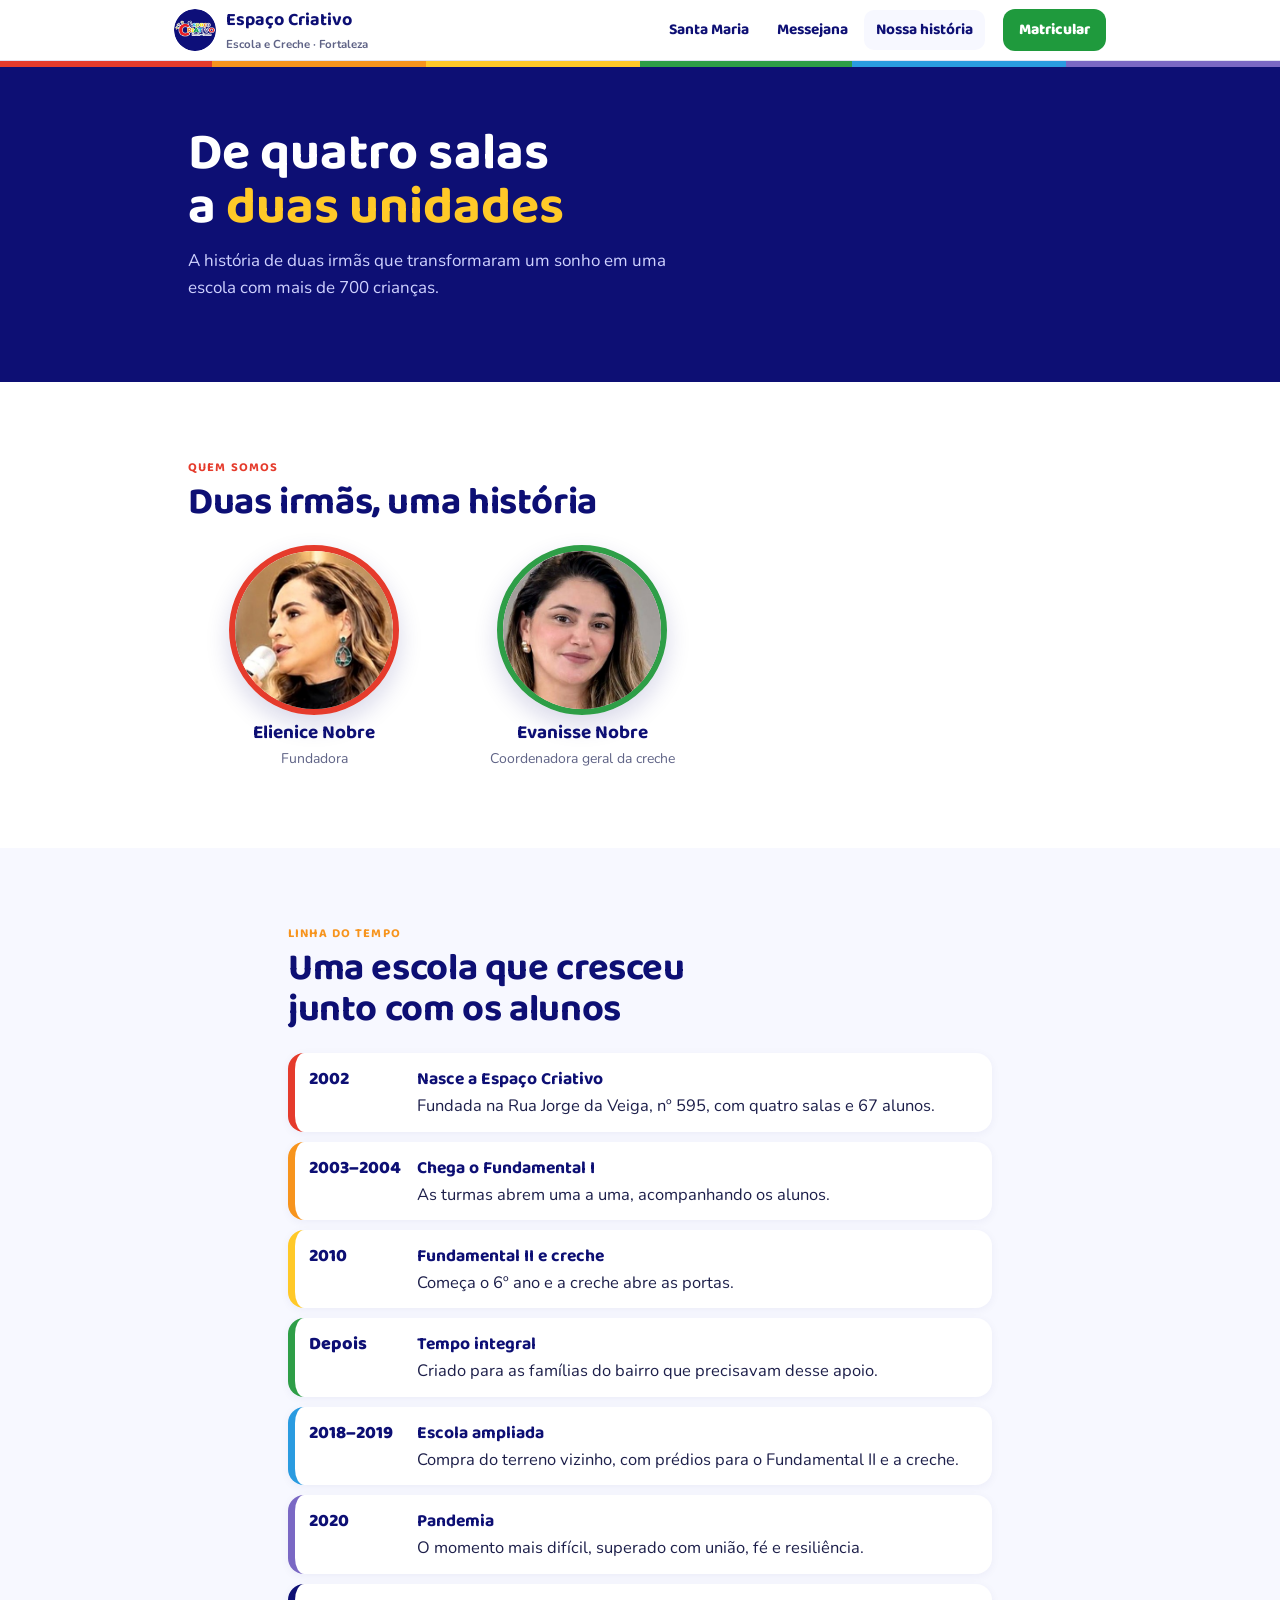
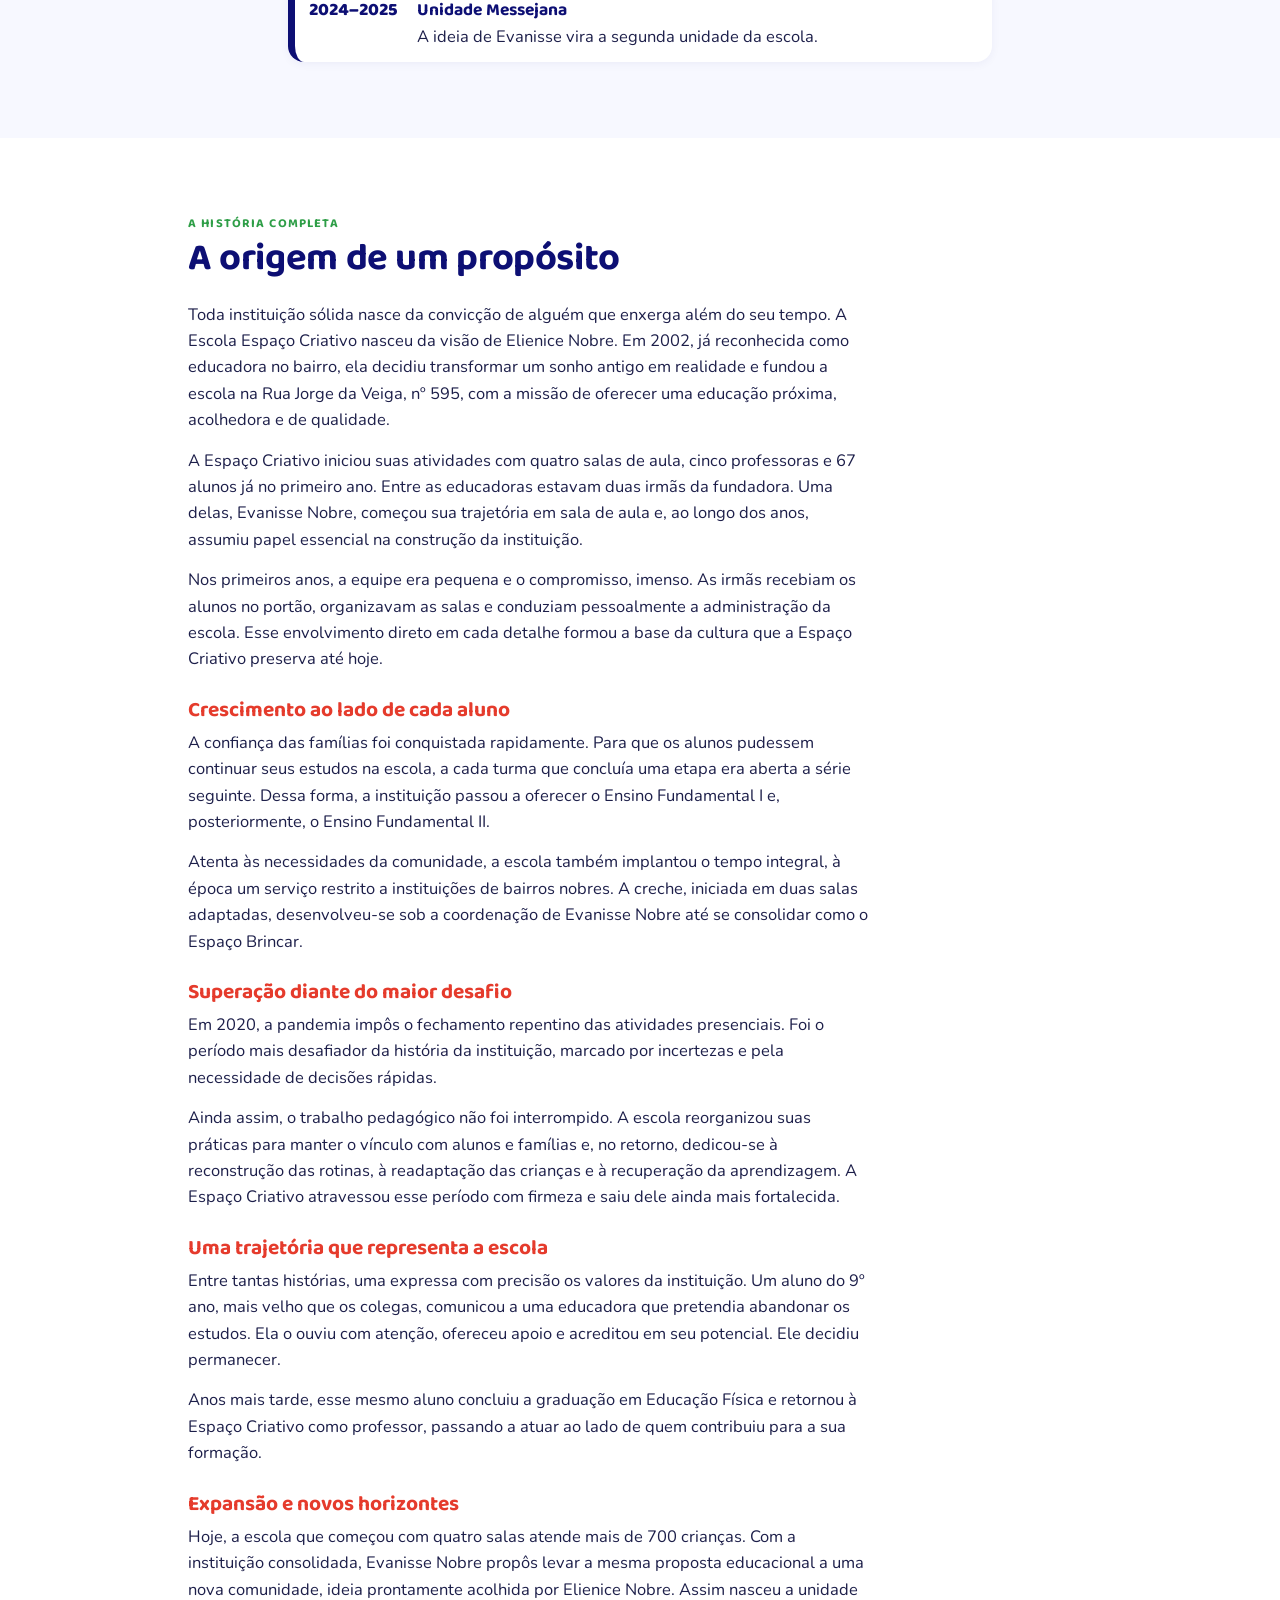
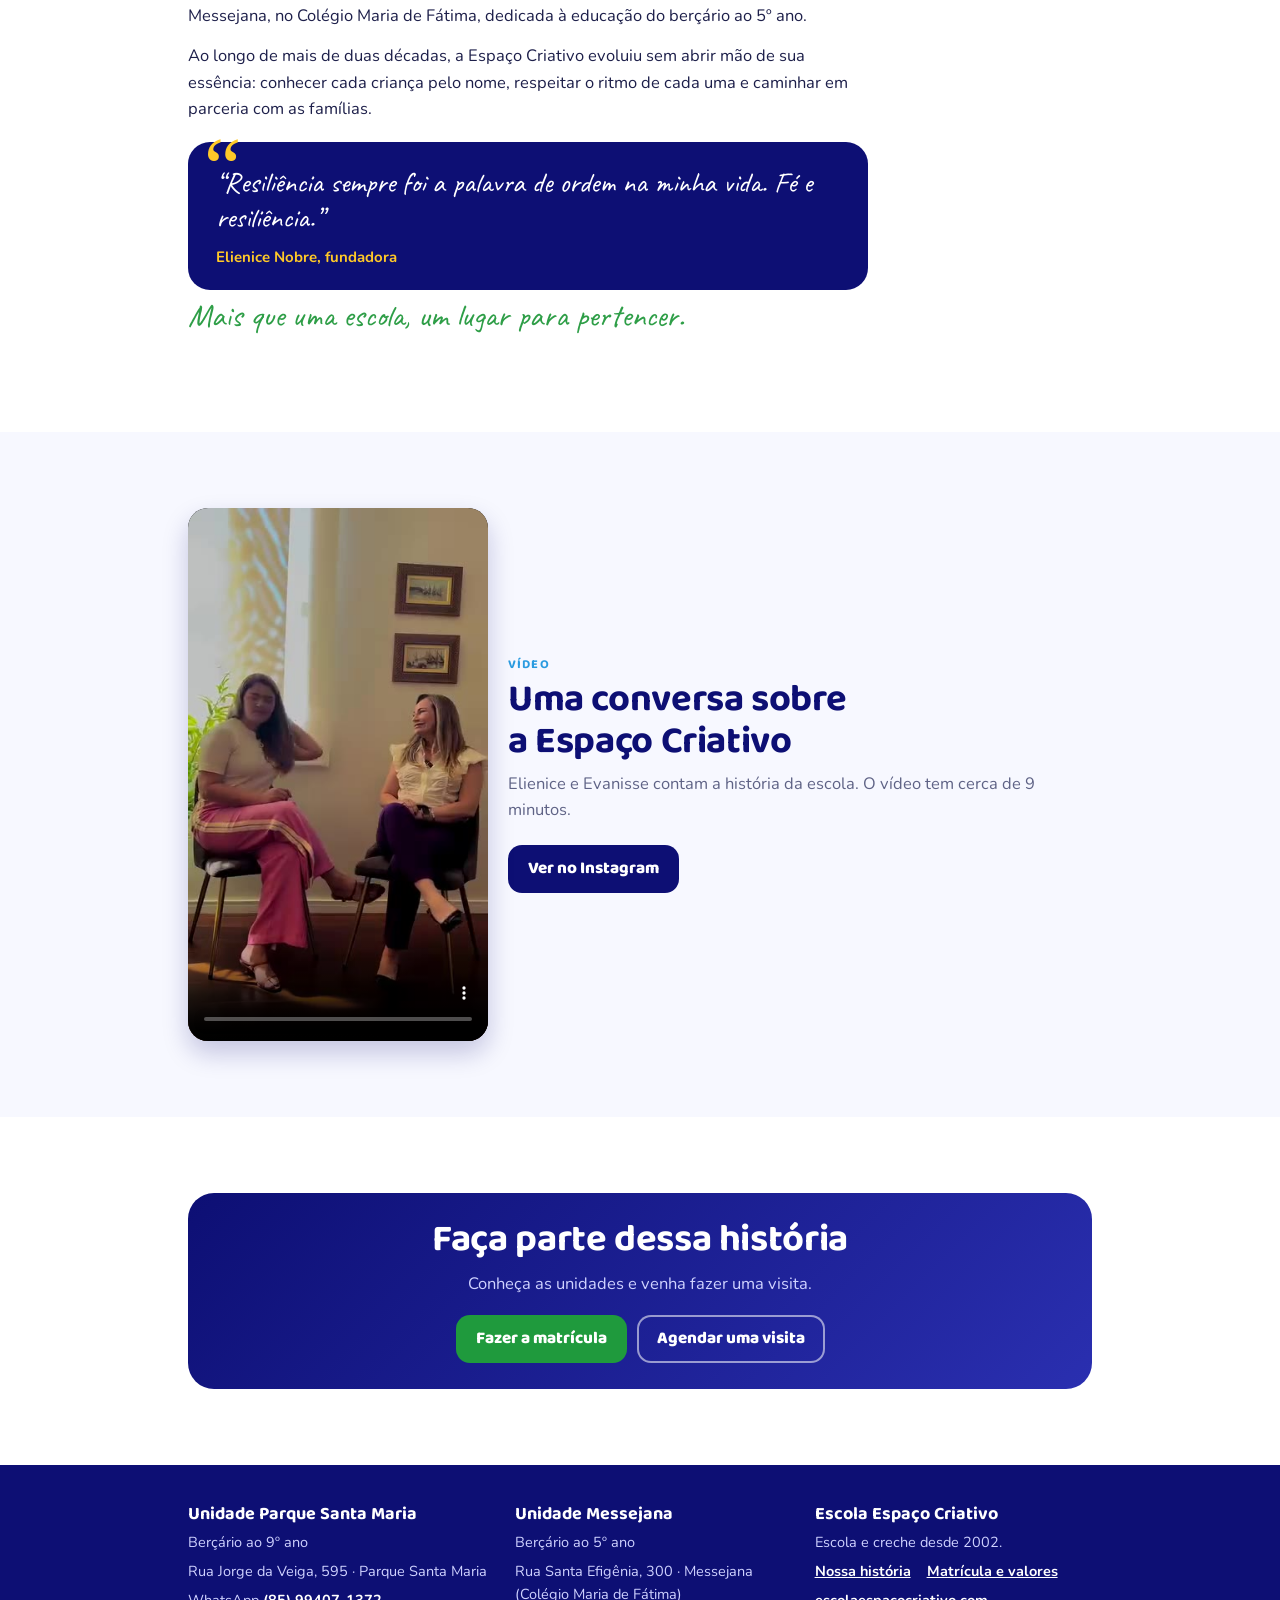
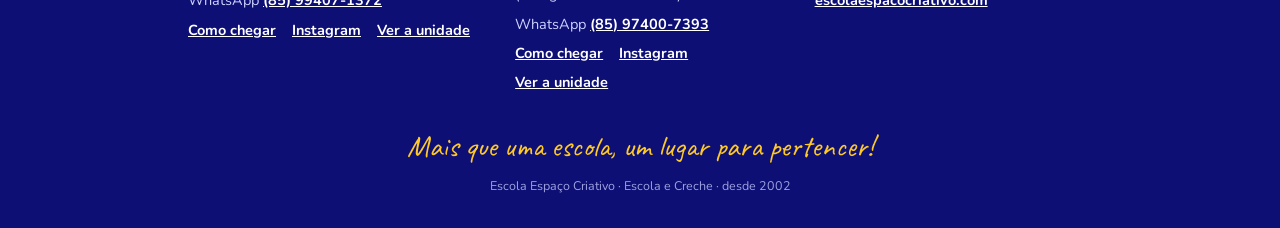
==== historia/index.html @ 05af62df "Reorganiza o site: início com as unidades, páginas de unidade, história e matrícula Co-Authored-By: " ====
<!DOCTYPE html>
<html lang="pt-BR">
<head>
<meta charset="utf-8">
<meta name="viewport" content="width=device-width, initial-scale=1, viewport-fit=cover">
<title>Nossa história · Escola Espaço Criativo</title>
<meta name="description" content="Como a Escola Espaço Criativo nasceu em 2002 com quatro salas e chegou a duas unidades e mais de 700 crianças em Fortaleza.">
<meta name="theme-color" content="#0d0f74">
<meta property="og:type" content="website">
<meta property="og:title" content="Nossa história · Escola Espaço Criativo">
<meta property="og:description" content="Como a Escola Espaço Criativo nasceu em 2002 com quatro salas e chegou a duas unidades e mais de 700 crianças em Fortaleza.">
<meta property="og:image" content="https://8rytdz8k66-cyber.github.io/catalogo-escolaespacocriativo/img/logo.png">
<meta property="og:url" content="https://8rytdz8k66-cyber.github.io/catalogo-escolaespacocriativo/historia/">
<link rel="icon" href="../img/logo.png">
<link rel="preconnect" href="https://fonts.googleapis.com">
<link rel="preconnect" href="https://fonts.gstatic.com" crossorigin>
<link href="https://fonts.googleapis.com/css2?family=Baloo+2:wght@600;700;800&family=Nunito:wght@400;600;700;800&family=Caveat:wght@700&display=swap" rel="stylesheet">
<link rel="stylesheet" href="../assets/site.css">
</head>
<body data-base="../" data-pagina="historia">
<main id="conteudo">
<section class="hero" aria-labelledby="titulo">
  <div class="wrap">
    <div>
      <h1 id="titulo">De quatro salas a <span>duas unidades</span></h1>
      <p class="lead">A história de duas irmãs que transformaram um sonho em uma escola com mais de 700 crianças.</p>
    </div>
  </div>
</section>

<section class="claro" aria-labelledby="t-quem">
  <div class="wrap">
    <div class="cab"><small style="--c:var(--vermelho)">Quem somos</small><h2 id="t-quem">Duas irmãs, uma história</h2></div>
    <div class="fundadoras">
      <figure style="--c:var(--vermelho)"><img src="../img/elienice-rosto.jpg" alt="Elienice Nobre" width="170" height="170"><figcaption><b>Elienice Nobre</b><span>Fundadora</span></figcaption></figure>
      <figure style="--c:var(--verde)"><img src="../img/evanisse-rosto.jpg" alt="Evanisse Nobre" width="170" height="170"><figcaption><b>Evanisse Nobre</b><span>Coordenadora geral da creche</span></figcaption></figure>
    </div>
  </div>
</section>

<section aria-labelledby="t-tempo">
  <div class="wrap" style="max-width:760px">
    <div class="cab"><small style="--c:var(--laranja)">Linha do tempo</small><h2 id="t-tempo">Uma escola que cresceu junto com os alunos</h2></div>
    <ol class="tempo">
      <li style="--c:var(--vermelho)"><span class="q">2002</span><div><b>Nasce a Espaço Criativo</b>Fundada na Rua Jorge da Veiga, nº 595, com quatro salas e 67 alunos.</div></li>
      <li style="--c:var(--laranja)"><span class="q">2003–2004</span><div><b>Chega o Fundamental I</b>As turmas abrem uma a uma, acompanhando os alunos.</div></li>
      <li style="--c:var(--amarelo)"><span class="q">2010</span><div><b>Fundamental II e creche</b>Começa o 6º ano e a creche abre as portas.</div></li>
      <li style="--c:var(--verde)"><span class="q">Depois</span><div><b>Tempo integral</b>Criado para as famílias do bairro que precisavam desse apoio.</div></li>
      <li style="--c:var(--azul)"><span class="q">2018–2019</span><div><b>Escola ampliada</b>Compra do terreno vizinho, com prédios para o Fundamental II e a creche.</div></li>
      <li style="--c:var(--lilas)"><span class="q">2020</span><div><b>Pandemia</b>O momento mais difícil, superado com união, fé e resiliência.</div></li>
      <li style="--c:var(--marinho)"><span class="q">2024–2025</span><div><b>Unidade Messejana</b>A ideia de Evanisse vira a segunda unidade da escola.</div></li>
    </ol>
  </div>
</section>

<section class="claro" aria-labelledby="t-texto">
  <div class="wrap">
    <div class="cab"><small style="--c:var(--verde)">A história completa</small><h2 id="t-texto">A origem de um propósito</h2></div>
    <article class="texto">
<p>Toda instituição sólida nasce da convicção de alguém que enxerga além do seu tempo. A Escola Espaço Criativo nasceu da visão de Elienice Nobre. Em 2002, já reconhecida como educadora no bairro, ela decidiu transformar um sonho antigo em realidade e fundou a escola na Rua Jorge da Veiga, nº 595, com a missão de oferecer uma educação próxima, acolhedora e de qualidade.</p>
<p>A Espaço Criativo iniciou suas atividades com quatro salas de aula, cinco professoras e 67 alunos já no primeiro ano. Entre as educadoras estavam duas irmãs da fundadora. Uma delas, Evanisse Nobre, começou sua trajetória em sala de aula e, ao longo dos anos, assumiu papel essencial na construção da instituição.</p>
<p>Nos primeiros anos, a equipe era pequena e o compromisso, imenso. As irmãs recebiam os alunos no portão, organizavam as salas e conduziam pessoalmente a administração da escola. Esse envolvimento direto em cada detalhe formou a base da cultura que a Espaço Criativo preserva até hoje.</p>
<h3>Crescimento ao lado de cada aluno</h3>
<p>A confiança das famílias foi conquistada rapidamente. Para que os alunos pudessem continuar seus estudos na escola, a cada turma que concluía uma etapa era aberta a série seguinte. Dessa forma, a instituição passou a oferecer o Ensino Fundamental I e, posteriormente, o Ensino Fundamental II.</p>
<p>Atenta às necessidades da comunidade, a escola também implantou o tempo integral, à época um serviço restrito a instituições de bairros nobres. A creche, iniciada em duas salas adaptadas, desenvolveu-se sob a coordenação de Evanisse Nobre até se consolidar como o Espaço Brincar.</p>
<h3>Superação diante do maior desafio</h3>
<p>Em 2020, a pandemia impôs o fechamento repentino das atividades presenciais. Foi o período mais desafiador da história da instituição, marcado por incertezas e pela necessidade de decisões rápidas.</p>
<p>Ainda assim, o trabalho pedagógico não foi interrompido. A escola reorganizou suas práticas para manter o vínculo com alunos e famílias e, no retorno, dedicou-se à reconstrução das rotinas, à readaptação das crianças e à recuperação da aprendizagem. A Espaço Criativo atravessou esse período com firmeza e saiu dele ainda mais fortalecida.</p>
<h3>Uma trajetória que representa a escola</h3>
<p>Entre tantas histórias, uma expressa com precisão os valores da instituição. Um aluno do 9º ano, mais velho que os colegas, comunicou a uma educadora que pretendia abandonar os estudos. Ela o ouviu com atenção, ofereceu apoio e acreditou em seu potencial. Ele decidiu permanecer.</p>
<p>Anos mais tarde, esse mesmo aluno concluiu a graduação em Educação Física e retornou à Espaço Criativo como professor, passando a atuar ao lado de quem contribuiu para a sua formação.</p>
<h3>Expansão e novos horizontes</h3>
<p>Hoje, a escola que começou com quatro salas atende mais de 700 crianças. Com a instituição consolidada, Evanisse Nobre propôs levar a mesma proposta educacional a uma nova comunidade, ideia prontamente acolhida por Elienice Nobre. Assim nasceu a unidade Messejana, no Colégio Maria de Fátima, dedicada à educação do berçário ao 5º ano.</p>
<p>Ao longo de mais de duas décadas, a Espaço Criativo evoluiu sem abrir mão de sua essência: conhecer cada criança pelo nome, respeitar o ritmo de cada uma e caminhar em parceria com as famílias.</p>
<blockquote class="citacao"><p>“Resiliência sempre foi a palavra de ordem na minha vida. Fé e resiliência.”</p><cite>Elienice Nobre, fundadora</cite></blockquote>
<p class="fim">Mais que uma escola, um lugar para pertencer.</p>

    </article>
  </div>
</section>

<section aria-labelledby="t-video">
  <div class="wrap video-un">
    <div class="vid"><video controls playsinline preload="none" poster="../img/video-capa.jpg" aria-label="Vídeo: uma conversa sobre a Espaço Criativo"><source src="../img/video-escola.mp4" type="video/mp4"></video></div>
    <div>
      <div class="cab"><small style="--c:var(--azul)">Vídeo</small><h2 id="t-video">Uma conversa sobre a Espaço Criativo</h2><p>Elienice e Evanisse contam a história da escola. O vídeo tem cerca de 9 minutos.</p></div>
      <div class="botoes"><a class="btn marinho" href="https://www.instagram.com/reel/DCl7bcJOU_U/" target="_blank" rel="noopener">Ver no Instagram</a></div>
    </div>
  </div>
</section>

<section class="claro"><div class="wrap"><div class="cta">
  <h2>Faça parte dessa história</h2>
  <p>Conheça as unidades e venha fazer uma visita.</p>
  <div class="botoes"><a class="btn zap" href="../matricula/">Fazer a matrícula</a><button type="button" class="btn contorno" data-acao="visita">Agendar uma visita</button></div>
</div></div></section>
</main>
<script src="../assets/site.js"></script>
</body>
</html>
---- assets/site.css ----
/* Escola Espaço Criativo · estilo compartilhado por todas as páginas */
:root{
  --marinho:#0d0f74;--marinho-2:#1b1f8f;
  --vermelho:#e53b2c;--laranja:#f7941d;--amarelo:#ffc928;--verde:#2e9e47;--azul:#2a9be0;--lilas:#7a68c4;
  --zap:#1f9a3d;
  --papel:#f7f8ff;--branco:#fff;--tinta:#1d1f4a;--cinza:#5f6386;--linha:#e1e3f2;
  --acc:var(--verde); /* cor da unidade: verde no Santa Maria, azul em Messejana */
  --display:"Baloo 2","Trebuchet MS",system-ui,sans-serif;
  --body:"Nunito","Segoe UI",system-ui,sans-serif;
  --script:"Caveat","Brush Script MT",cursive;
  --topo:60px;--barra:64px;
  color-scheme:light;
}
body.me{--acc:#2f8fd0}
*{box-sizing:border-box}
html{scroll-behavior:smooth;scroll-padding-top:calc(var(--topo) + 10px);-webkit-text-size-adjust:100%}
html.travado{overflow:hidden}
@media (prefers-reduced-motion:reduce){html{scroll-behavior:auto}*{transition:none!important;animation:none!important}}
body{margin:0;background:var(--papel);color:var(--tinta);font-family:var(--body);font-size:16.5px;line-height:1.6;-webkit-font-smoothing:antialiased;padding-bottom:var(--barra)}
@media (min-width:900px){body{padding-bottom:0}}
::selection{background:var(--amarelo);color:var(--marinho)}
a{color:inherit}
img{max-width:100%;display:block}
:focus-visible{outline:3px solid var(--laranja);outline-offset:3px;border-radius:10px}
.wrap{max-width:960px;margin:0 auto;padding:0 18px}
@media (min-width:768px){.wrap{padding:0 28px}}
h1,h2,h3{font-family:var(--display);line-height:1.1;text-wrap:balance;margin:0;color:var(--marinho)}
h2{font-size:clamp(26px,5.6vw,38px);letter-spacing:-.01em}
h3{font-size:20px}
p{margin:0 0 14px}
.nota{color:var(--cinza);font-size:14.5px;line-height:1.5}
.arco{height:6px;background:linear-gradient(90deg,var(--vermelho) 0 16.6%,var(--laranja) 0 33.3%,var(--amarelo) 0 50%,var(--verde) 0 66.6%,var(--azul) 0 83.3%,var(--lilas) 0)}
.sr{position:absolute;width:1px;height:1px;overflow:hidden;clip:rect(0 0 0 0)}

/* Botões */
.btn{display:inline-flex;align-items:center;justify-content:center;gap:8px;text-decoration:none;font-family:var(--display);font-weight:800;font-size:17px;line-height:1.1;padding:12px 20px;min-height:48px;border-radius:14px;border:0;cursor:pointer;transition:transform .15s,filter .15s}
.btn:hover{filter:brightness(1.07);transform:translateY(-1px)}
.btn:active{transform:translateY(1px)}
.btn svg{width:20px;height:20px;flex:none}
.btn.zap{background:var(--zap);color:#fff}
.btn.amarelo{background:var(--amarelo);color:var(--marinho)}
.btn.branco{background:#fff;color:var(--marinho)}
.btn.marinho{background:var(--marinho);color:#fff}
.btn.contorno{background:transparent;color:#fff;box-shadow:inset 0 0 0 2px rgba(255,255,255,.55)}
.btn.contorno-escuro{background:#fff;color:var(--marinho);box-shadow:inset 0 0 0 2px var(--linha)}
.btn.cheio{width:100%}
.botoes{display:flex;flex-wrap:wrap;gap:10px}

/* Topo fixo */
.topo{position:sticky;top:0;z-index:40;background:rgba(255,255,255,.94);backdrop-filter:saturate(1.4) blur(10px);-webkit-backdrop-filter:saturate(1.4) blur(10px);border-bottom:1px solid var(--linha)}
.topo-in{max-width:960px;margin:0 auto;height:var(--topo);padding:0 14px;display:flex;align-items:center;gap:10px}
.marca{display:flex;align-items:center;gap:10px;text-decoration:none;min-width:0;overflow:hidden}
.marca > span{min-width:0;overflow:hidden}
.marca small{overflow:hidden;text-overflow:ellipsis}
.marca img{width:42px;height:42px;border-radius:50%;flex:none}
.marca b{font-family:var(--display);font-size:18px;color:var(--marinho);line-height:1;white-space:nowrap}
.marca small{display:block;font-family:var(--body);font-weight:700;font-size:11.5px;color:var(--cinza);margin-top:2px;white-space:nowrap}
.topo-links{display:none;gap:4px;margin-left:auto}
.topo-links a{text-decoration:none;font-family:var(--display);font-weight:700;font-size:15.5px;color:var(--marinho);padding:8px 12px;border-radius:10px}
.topo-links a:hover,.topo-links a[aria-current]{background:var(--papel)}
.topo .btn{margin-left:auto;font-size:15.5px;padding:9px 16px;min-height:42px;border-radius:12px}
.topo-links + .btn{margin-left:8px}
.hamb{flex:none;width:44px;height:44px;border:0;border-radius:12px;background:var(--papel);display:grid;place-items:center;cursor:pointer;color:var(--marinho)}
.hamb svg{width:24px;height:24px}
@media (min-width:900px){.topo-links{display:flex}.hamb{display:none}.topo-links + .btn{margin-left:8px}}

/* Gaveta do menu */
.gaveta{border:0;padding:0;margin:0 0 0 auto;height:100%;max-height:100%;width:min(340px,86vw);background:#fff;color:var(--tinta)}
.gaveta[open]{display:flex;flex-direction:column;animation:entra .2s ease-out}
.gaveta::backdrop{background:rgba(13,15,116,.45)}
@keyframes entra{from{transform:translateX(30px);opacity:0}to{transform:none;opacity:1}}
.gaveta-cab{display:flex;align-items:center;justify-content:space-between;padding:14px 16px;border-bottom:1px solid var(--linha)}
.gaveta-cab b{font-family:var(--display);font-size:20px;color:var(--marinho)}
.gaveta nav{padding:8px 10px;display:grid;gap:2px}
.gaveta nav a{display:flex;align-items:center;gap:12px;text-decoration:none;padding:12px;border-radius:12px;font-family:var(--display);font-weight:700;font-size:18px;color:var(--marinho)}
.gaveta nav a:hover,.gaveta nav a[aria-current]{background:var(--papel)}
.gaveta nav a img{width:34px;height:34px;border-radius:50%}
.gaveta nav a small{display:block;font-family:var(--body);font-size:12.5px;color:var(--cinza);font-weight:700}
.gaveta nav .ico{width:34px;height:34px;border-radius:50%;display:grid;place-items:center;background:var(--papel);font-size:17px}
.gaveta .rodape-gav{margin-top:auto;padding:16px}
.x{width:42px;height:42px;border:0;border-radius:50%;background:var(--papel);color:var(--marinho);font-size:26px;line-height:1;cursor:pointer}

/* Barra de ações no celular */
.barra{position:fixed;left:0;right:0;bottom:0;z-index:40;height:var(--barra);background:#fff;border-top:1px solid var(--linha);box-shadow:0 -6px 18px rgba(13,15,116,.08);display:grid;grid-template-columns:repeat(3,1fr);padding-bottom:env(safe-area-inset-bottom)}
.barra button,.barra a{border:0;background:none;font:inherit;cursor:pointer;display:flex;flex-direction:column;align-items:center;justify-content:center;gap:2px;text-decoration:none;font-family:var(--display);font-weight:700;font-size:13px;color:var(--marinho)}
.barra .i{font-size:21px;line-height:1}
.barra .zap-b{color:var(--zap)}
@media (min-width:900px){.barra{display:none}}

/* Seções */
section{padding:52px 0}
@media (min-width:768px){section{padding:76px 0}}
.claro{background:var(--branco)}
.escuro{background:var(--marinho);color:#fff}
.escuro h2,.escuro h3{color:#fff}
.cab{margin-bottom:22px}
.cab small{display:block;font-family:var(--display);font-weight:700;color:var(--c,var(--acc));text-transform:uppercase;letter-spacing:.09em;font-size:12.5px;margin-bottom:4px}
.cab p{color:var(--cinza);margin:8px 0 0;max-width:40em}
.escuro .cab p{color:#cfd2ff}

/* Banner principal */
.hero{background:var(--marinho);color:#fff;position:relative;overflow:hidden;padding:30px 0 40px}
.hero .wrap{position:relative;z-index:1;display:grid;gap:22px;align-items:center}
@media (min-width:760px){.hero .wrap{grid-template-columns:1.2fr .8fr}.hero{padding:60px 0}}
.hero h1{color:#fff;font-size:clamp(32px,8.4vw,52px);line-height:1.04}
.hero h1 span{color:var(--amarelo)}
.hero p.lead{color:#cfd2ff;font-size:17px;margin:12px 0 20px;max-width:30em}
.hero .botoes .btn{flex:1 1 180px}
.hero-logo{justify-self:center;width:min(250px,62vw);height:auto;aspect-ratio:1;object-fit:cover;border-radius:50%;border:6px solid #fff;box-shadow:0 0 0 6px var(--amarelo),0 16px 34px rgba(0,0,0,.35)}
@media (max-width:759px){.hero-logo{width:110px;order:-1;justify-self:start;border-width:4px;box-shadow:0 0 0 4px var(--amarelo)}}
.bolinhas{position:absolute;inset:0;pointer-events:none}
.bolinhas i{position:absolute;border-radius:50%}
.selos-hero{display:flex;flex-wrap:wrap;gap:8px;margin-top:16px}
.selos-hero span{font-weight:700;font-size:13.5px;padding:5px 12px;border-radius:999px;background:rgba(255,255,255,.1);color:#fff}
body.me .hero{background:linear-gradient(180deg,#163f86,#0d0f74)}

/* Cartões de unidade */
.unidades{display:grid;grid-template-columns:repeat(auto-fit,minmax(270px,1fr));gap:16px}
.uni{display:flex;gap:14px;align-items:center;text-decoration:none;background:#fff;border-radius:22px;padding:16px;border-left:8px solid var(--c);box-shadow:0 6px 18px rgba(13,15,116,.08);transition:transform .18s,box-shadow .18s}
.uni:hover{transform:translateY(-2px);box-shadow:0 12px 26px rgba(13,15,116,.14)}
.uni img{width:76px;height:76px;border-radius:50%;flex:none;box-shadow:0 0 0 3px var(--c)}
.uni b{display:block;font-family:var(--display);font-size:21px;color:var(--marinho);line-height:1.1}
.uni span{display:block;font-size:14.5px;color:var(--cinza);line-height:1.35;margin-top:2px}
.uni .tag{display:inline-block;margin-top:6px;font-family:var(--display);font-weight:700;font-size:13px;color:#fff;background:var(--c);padding:2px 10px;border-radius:999px}
.uni .seta{margin-left:auto;font-size:30px;color:var(--c);flex:none}

/* Carrossel horizontal (celular) */
.trilho-h{display:grid;grid-auto-flow:column;grid-auto-columns:82%;gap:14px;overflow-x:auto;scroll-snap-type:x mandatory;padding:4px 18px 10px;margin:0 -18px;scrollbar-width:none;-webkit-overflow-scrolling:touch}
.trilho-h::-webkit-scrollbar{display:none}
.trilho-h > *{scroll-snap-align:start}
@media (min-width:768px){.trilho-h{grid-auto-flow:row;grid-template-columns:repeat(var(--cols,4),1fr);grid-auto-columns:auto;overflow:visible;margin:0;padding:0}}
.pontos{display:flex;justify-content:center;gap:6px;margin-top:6px}
.pontos i{width:7px;height:7px;border-radius:50%;background:#cfd2ec;transition:width .2s,background .2s}
.pontos i.on{width:20px;border-radius:4px;background:var(--marinho)}
@media (min-width:768px){.pontos{display:none}}

.mini{background:#fff;border-radius:20px;padding:18px;border-top:6px solid var(--c);box-shadow:0 6px 18px rgba(13,15,116,.07)}
.claro .mini{background:var(--papel)}
.mini .ic{font-size:28px;line-height:1;display:block;margin-bottom:8px}
.mini h3{font-size:19px;margin-bottom:6px}
.mini p{font-size:15px;margin:0;color:var(--tinta)}

/* Segmentos */
.seg{background:#fff;border-radius:20px;padding:16px 18px;box-shadow:0 6px 18px rgba(13,15,116,.07);border-top:6px solid var(--c)}
.seg h3{font-size:20px}
.seg .idade{font-weight:800;color:var(--c);font-size:14px;margin:2px 0 8px}
.seg p{font-size:15px;margin:0 0 10px}
.onde{display:flex;flex-wrap:wrap;gap:6px}
.onde span{font-size:12.5px;font-weight:800;padding:3px 10px;border-radius:999px;background:var(--papel);color:var(--marinho)}
.onde span.no{opacity:.4;text-decoration:line-through}

/* Vídeos */
.videos{display:grid;grid-auto-flow:column;grid-auto-columns:72%;gap:14px;overflow-x:auto;scroll-snap-type:x mandatory;padding:4px 18px 10px;margin:0 -18px;scrollbar-width:none}
.videos::-webkit-scrollbar{display:none}
.videos figure{margin:0;scroll-snap-align:start}
@media (min-width:768px){.videos{grid-auto-flow:row;grid-template-columns:repeat(2,minmax(0,300px));justify-content:center;gap:28px;overflow:visible;margin:0;padding:0}}
.vid{position:relative;border-radius:20px;overflow:hidden;background:#000;aspect-ratio:9/16;box-shadow:0 12px 26px rgba(13,15,116,.22)}
.vid video{width:100%;height:100%;object-fit:cover;display:block}
.vid .som{position:absolute;right:10px;bottom:10px;border:0;border-radius:999px;background:rgba(0,0,0,.6);color:#fff;font:700 13px var(--body);padding:7px 12px;cursor:pointer}
.videos figcaption{margin-top:10px}
.videos figcaption b{display:block;font-family:var(--display);font-size:18px;color:var(--marinho)}
.videos figcaption a{font-weight:800;font-size:14.5px;color:var(--zap);text-decoration:none}
.video-un{display:grid;gap:20px;align-items:center}
@media (min-width:700px){.video-un{grid-template-columns:300px 1fr}}
.video-un .vid{max-width:320px;width:100%;margin:0 auto}

/* Números */
.nums{display:grid;grid-template-columns:repeat(3,1fr);text-align:center}
.nums > div{padding:4px}
.nums > div + div{border-left:1px solid rgba(255,255,255,.18)}
.nums b{display:block;font-family:var(--display);font-weight:800;font-size:clamp(32px,8vw,52px);line-height:1}
.nums span{color:#cfd2ff;font-weight:700;font-size:14px}

/* Depoimentos */
.dep{margin:0;background:#fff;border-radius:18px;padding:16px;border-top:6px solid var(--amarelo);box-shadow:0 6px 18px rgba(13,15,116,.07)}
.dep blockquote{margin:6px 0 8px;font-size:15.5px}
.dep figcaption{font-weight:800;font-size:14px;color:var(--marinho)}
.est{color:var(--amarelo);letter-spacing:2px}

/* História resumida */
.hist{display:grid;gap:18px;align-items:center}
@media (min-width:700px){.hist{grid-template-columns:auto 1fr}}
.irmas{display:flex}
.irmas img{width:96px;height:96px;flex:none;border-radius:50%;object-fit:cover;border:4px solid #fff;box-shadow:0 8px 20px rgba(13,15,116,.18)}
.irmas img + img{margin-left:-18px}
.citacao{position:relative;margin:20px 0 0;padding:24px 24px 20px 28px;background:var(--marinho);color:#fff;border-radius:22px}
.citacao::before{content:"“";position:absolute;top:-16px;left:16px;font-family:Georgia,serif;font-size:84px;line-height:1;color:var(--amarelo)}
.citacao p{font-family:var(--script);font-size:29px;line-height:1.2;margin:0 0 8px}
.citacao cite{font-style:normal;font-weight:700;color:var(--amarelo);font-size:15px}

/* Chamada final */
.cta{background:linear-gradient(135deg,var(--marinho),#2a2fb0);color:#fff;border-radius:26px;padding:26px 22px;text-align:center}
.cta h2{color:#fff}
.cta p{color:#cfd2ff;margin:10px auto 18px;max-width:32em}
.cta .botoes{justify-content:center}

/* Página da unidade */
.lista-turmas{display:grid;gap:10px}
.turma{display:flex;gap:12px;align-items:flex-start;background:#fff;border-radius:16px;padding:12px 14px;border-left:6px solid var(--c)}
.claro .turma{background:var(--papel)}
.turma b{display:block;font-family:var(--display);font-size:18px;color:var(--marinho);line-height:1.15}
.turma span{font-size:14.5px;color:var(--cinza)}
.horarios{display:flex;flex-wrap:wrap;gap:8px;margin-top:14px}
.horarios span{font-weight:700;font-size:14px;padding:6px 12px;border-radius:999px;background:#fff;border:2px solid var(--linha)}

details.abre{background:#fff;border-radius:18px;box-shadow:0 4px 14px rgba(13,15,116,.06);margin-bottom:10px;border-left:6px solid var(--c,var(--acc))}
details.abre summary{list-style:none;cursor:pointer;display:flex;align-items:center;justify-content:space-between;gap:10px;padding:14px 16px;font-family:var(--display);font-weight:800;font-size:18px;color:var(--marinho)}
details.abre summary::-webkit-details-marker{display:none}
details.abre summary::after{content:"+";font-size:26px;line-height:1;color:var(--c,var(--acc))}
details.abre[open] summary::after{content:"–"}
details.abre .corpo{padding:0 16px 14px}
.tab{width:100%;border-collapse:collapse;font-variant-numeric:tabular-nums}
.tab td{padding:9px 0;border-bottom:1px dotted var(--linha);vertical-align:top}
.tab tr:last-child td{border-bottom:0}
.tab td:last-child{text-align:right;font-weight:800;white-space:nowrap;padding-left:10px;color:var(--marinho)}
.tab small{display:block;color:var(--cinza);font-weight:600;font-size:13px}
.tab .riscado{display:block;font-size:12.5px;color:var(--cinza);text-decoration:line-through;font-weight:600}
.selos{display:flex;flex-wrap:wrap;gap:8px;margin-top:12px}
.selos span{font-weight:700;font-size:14px;padding:6px 12px;border-radius:999px;background:#fff;border:2px solid var(--acc)}
.promo{display:flex;gap:12px;align-items:center;background:#fff4d1;border:2px dashed var(--amarelo);border-radius:18px;padding:12px 16px;margin-bottom:14px}
.promo b{font-family:var(--display);font-size:30px;color:var(--vermelho);line-height:1;flex:none}
.promo p{margin:0;font-weight:700;font-size:15px;color:var(--marinho)}
.ola{background:#e7f6ea;border-left:6px solid var(--verde);border-radius:12px;padding:10px 14px;font-weight:700;color:var(--marinho)}

.local{display:grid;gap:14px}
@media (min-width:700px){.local{grid-template-columns:1fr 1fr}}
.local .card{background:var(--marinho-2);border-radius:20px;padding:18px;color:#fff}
.local .card p{color:#cfd2ff;font-size:15px;margin:4px 0 12px}
.ig{display:inline-grid;place-items:center;width:48px;height:48px;border-radius:14px;color:#fff;background:radial-gradient(circle at 30% 107%,#fdf497 0%,#fd5949 45%,#d6249f 60%,#285aeb 90%)}
.ig svg{width:26px;height:26px}

/* Formulários */
.form{background:#fff;border-radius:22px;padding:18px;box-shadow:0 4px 14px rgba(13,15,116,.08);border-top:7px solid var(--acc)}
.form h3{font-size:22px}
.form label,.campo label{display:block;font-weight:700;font-size:15px;margin:12px 0 4px}
.form input[type=text],.form select,.form textarea{width:100%;font:inherit;font-size:16px;padding:10px 12px;min-height:48px;border:2px solid var(--linha);border-radius:12px;background:#fff;color:var(--tinta);transition:border-color .15s,box-shadow .15s}
.form input:focus,.form select:focus,.form textarea:focus{border-color:var(--azul);box-shadow:0 0 0 4px rgba(42,155,224,.15);outline:none}
.form .btn{margin-top:14px}
.unid-esc{display:grid;grid-template-columns:1fr 1fr;gap:8px;border:0;padding:0;margin:4px 0 0}
.unid-esc legend{font-weight:700;font-size:15px;padding:0;margin-bottom:6px}
.unid-esc label{margin:0;display:flex;flex-direction:column;gap:2px;border:2px solid var(--linha);border-radius:14px;padding:10px 12px;cursor:pointer;font-family:var(--display);font-size:16px;color:var(--marinho);line-height:1.15}
.unid-esc label small{font-family:var(--body);font-weight:600;font-size:12px;color:var(--cinza)}
.unid-esc label:has(input:checked){border-color:var(--verde);background:#e7f6ea}
.unid-esc input{position:absolute;opacity:0}
.irmao{display:flex;align-items:center;justify-content:space-between;gap:12px;margin-top:14px;padding:10px 12px;border:2px solid var(--linha);border-radius:14px}
.irmao p{margin:0;font-weight:800;font-size:15px;color:var(--marinho);line-height:1.3}
.irmao p span{display:block;font-weight:700;font-size:13px;color:var(--verde)}
.irmao label{margin:0;display:inline-flex;align-items:center;gap:8px;padding:8px 14px;border:2px solid var(--linha);border-radius:999px;font-weight:700;cursor:pointer;min-height:44px}
.irmao input{width:20px;height:20px;accent-color:var(--verde)}
.irmao:has(input:checked){border-color:var(--verde)}
.dica{font-size:14px;color:var(--verde);font-weight:700;margin:6px 0 0}
.erro{color:var(--vermelho);font-weight:700;font-size:14px;margin:10px 0 0;min-height:1em}
.valor{margin-top:16px;background:#fff;border:2px solid var(--amarelo);border-radius:16px;padding:12px 14px}
.valor b{font-family:var(--display);color:var(--marinho);font-size:17px}
.valor ul{list-style:none;margin:6px 0 0;padding:0}
.valor li{display:flex;justify-content:space-between;gap:10px;padding:4px 0;font-variant-numeric:tabular-nums}
.valor p{font-size:14px;color:var(--cinza);margin:6px 0 0}
a.btn[aria-disabled="true"]{opacity:.55}
.estrelas{display:flex;gap:2px;margin-top:4px}
.estrelas button{background:none;border:0;cursor:pointer;font-size:36px;line-height:1;color:#d5d7e8;min-width:44px;min-height:44px}
.estrelas button.on{color:var(--amarelo)}

/* Janelas */
dialog.janela{border:0;padding:0;border-radius:24px;width:min(560px,94vw);max-height:88vh;background:var(--papel);color:var(--tinta);box-shadow:0 20px 60px rgba(0,0,0,.35);overflow:hidden}
dialog.janela[open]{display:flex;flex-direction:column;animation:sobe .22s ease-out}
dialog.janela::backdrop{background:rgba(13,15,116,.5)}
@keyframes sobe{from{transform:translateY(16px);opacity:0}to{transform:none;opacity:1}}
@media (max-width:560px){dialog.janela{width:100%;max-width:100%;margin:auto 0 0;border-radius:24px 24px 0 0}}
.j-cab{display:flex;align-items:center;justify-content:space-between;gap:10px;padding:14px 16px;background:var(--marinho);color:#fff}
.j-cab b{font-family:var(--display);font-size:19px}
.j-cab .x{background:rgba(255,255,255,.15);color:#fff}
.j-corpo{padding:16px;display:grid;gap:10px;overflow-y:auto}

/* História */
.tempo{list-style:none;margin:0;padding:0;display:grid;gap:10px}
.tempo li{display:grid;grid-template-columns:96px 1fr;gap:12px;padding:12px 14px;border-radius:16px;background:#fff;border-left:7px solid var(--c);box-shadow:0 2px 10px rgba(13,15,116,.05)}
.claro .tempo li{background:var(--papel)}
.tempo .q{font-family:var(--display);font-weight:800;font-size:18px;color:var(--marinho)}
.tempo b{display:block;font-family:var(--display);font-size:17.5px;color:var(--marinho)}
@media (max-width:480px){.tempo li{grid-template-columns:1fr;gap:0}}
.texto{max-width:680px}
.texto h3{color:var(--vermelho);font-size:21px;margin:26px 0 8px}
.fundadoras{display:grid;grid-template-columns:1fr 1fr;gap:16px;max-width:520px}
.fundadoras figure{margin:0;text-align:center}
.fundadoras img{width:100%;max-width:170px;aspect-ratio:1;object-fit:cover;border-radius:50%;margin:0 auto 8px;border:6px solid var(--c);box-shadow:0 10px 24px rgba(13,15,116,.16)}
.fundadoras b{display:block;font-family:var(--display);font-size:19px;color:var(--marinho);line-height:1.15}
.fundadoras span{color:var(--cinza);font-size:14px}
.fim{font-family:var(--script);font-size:32px;color:var(--verde)}

/* Rodapé */
.rodape{background:var(--marinho);color:#cfd2ff;padding:40px 0 26px;font-size:14.5px}
.rodape .cols{display:grid;gap:22px}
@media (min-width:760px){.rodape .cols{grid-template-columns:1.1fr 1fr 1fr}}
.rodape h3{color:#fff;font-size:18px;margin-bottom:6px}
.rodape p{margin:0 0 6px}
.rodape a{color:#fff;font-weight:700}
.rodape .links{display:flex;flex-wrap:wrap;gap:6px 16px;margin-top:6px}
.rodape .frase{font-family:var(--script);font-size:30px;color:var(--amarelo);text-align:center;margin:28px 0 6px}
.rodape .peq{text-align:center;font-size:12.5px;color:#9da1e0}
@media (max-width:420px){.marca b{font-size:16px}.marca img{width:36px;height:36px}.topo .btn{padding:8px 12px;font-size:14.5px}.topo-in{gap:8px}}
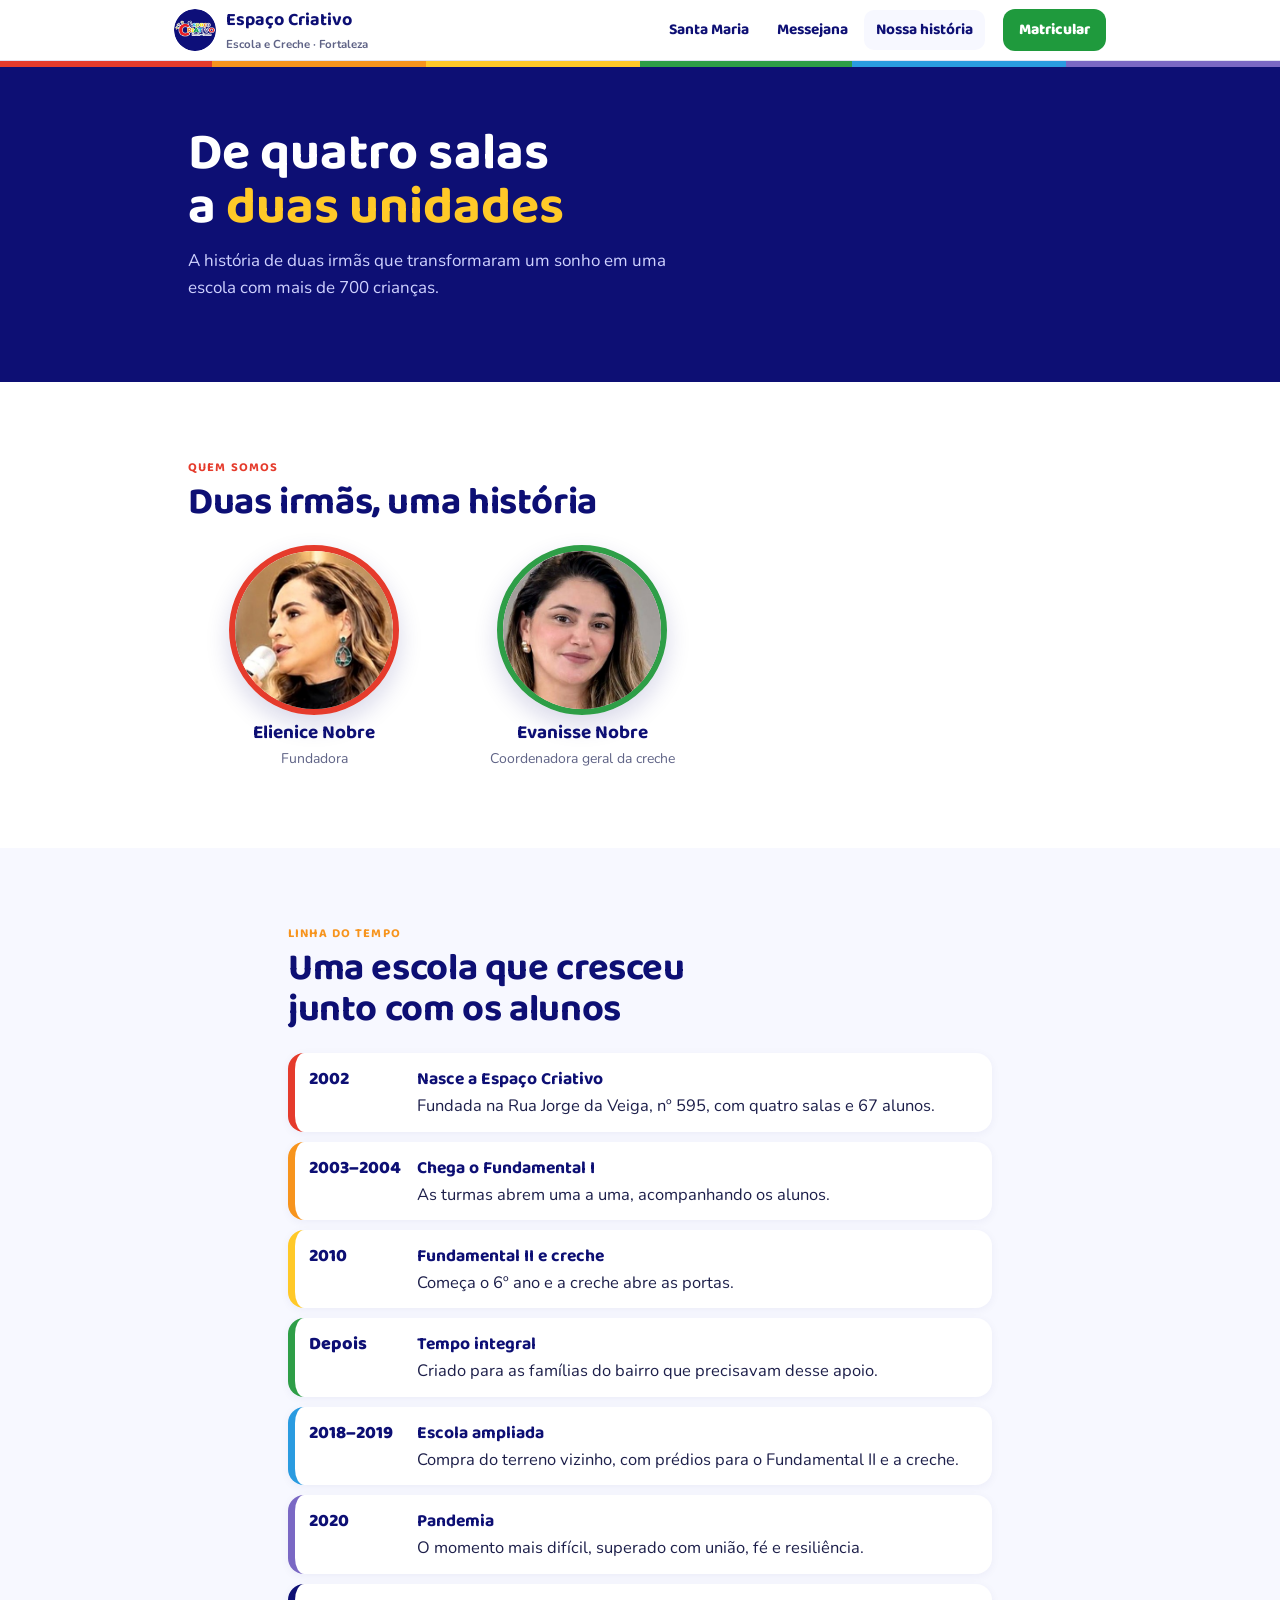
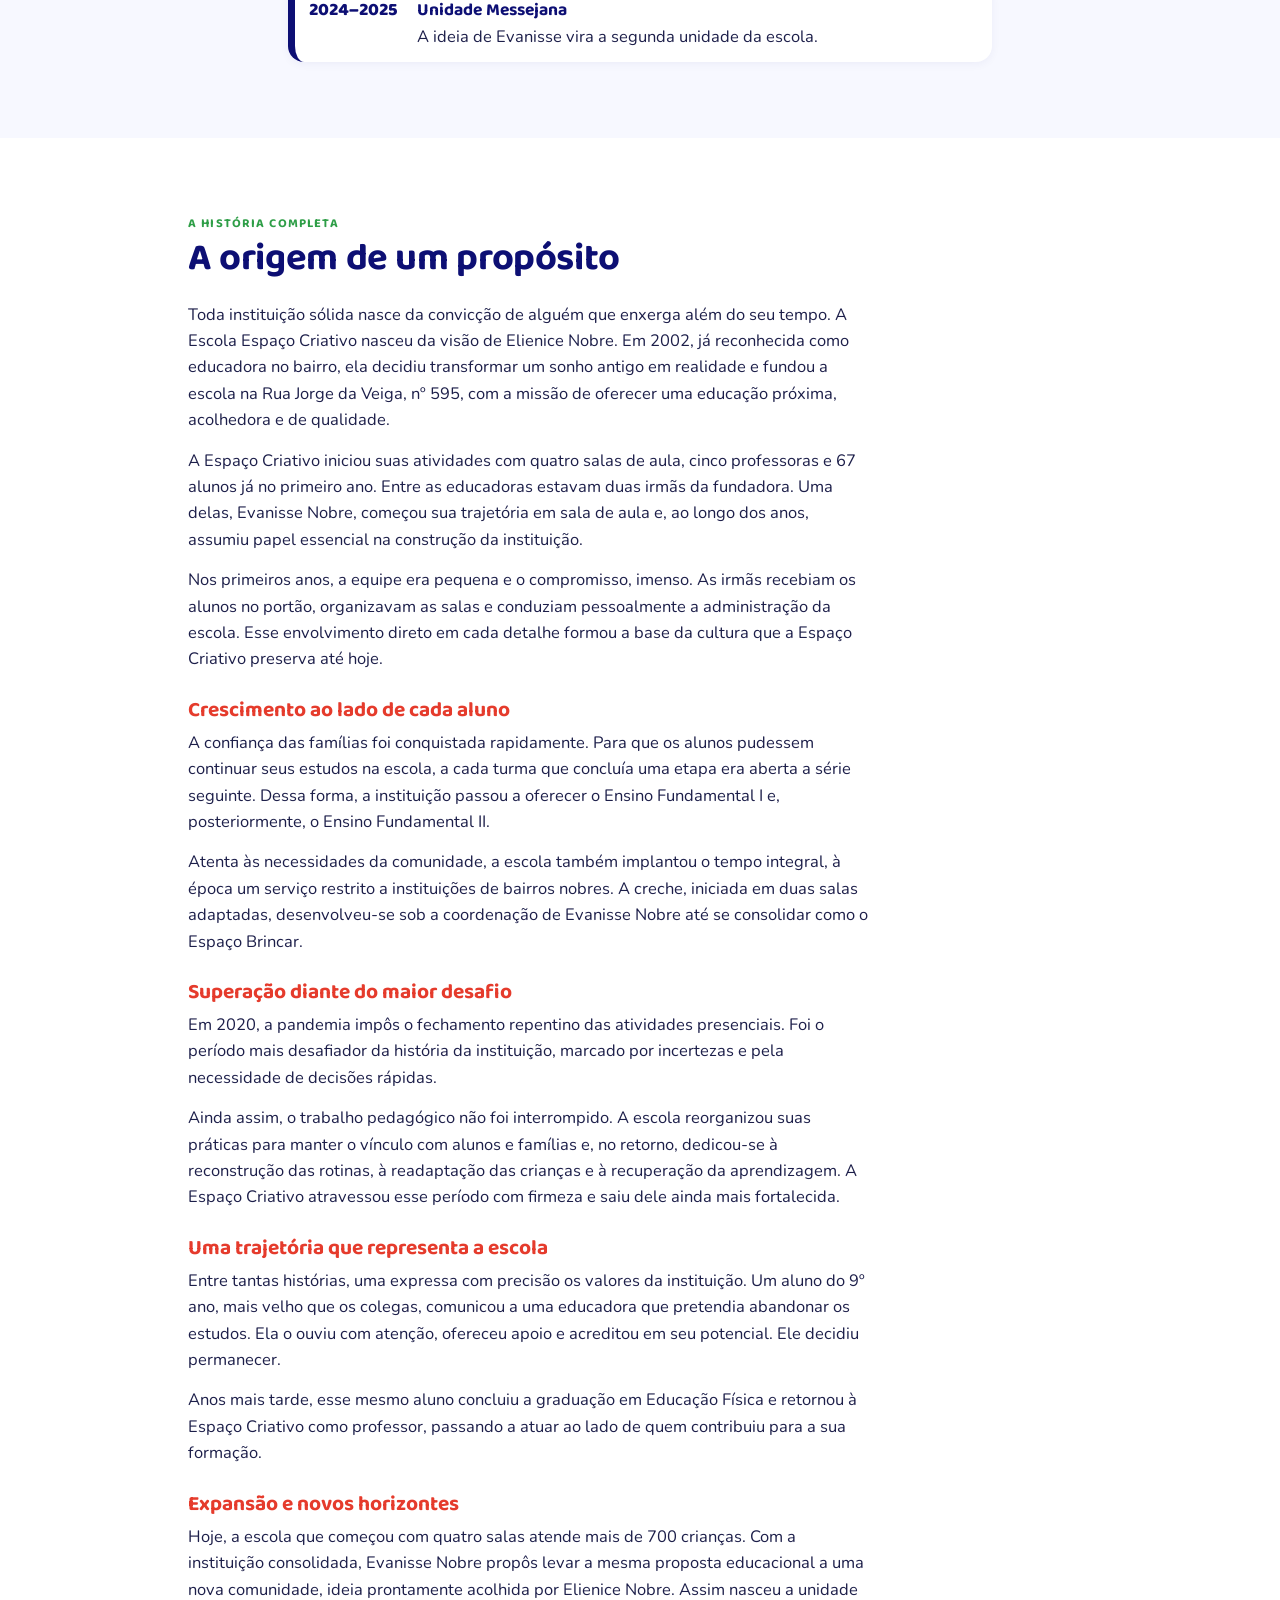
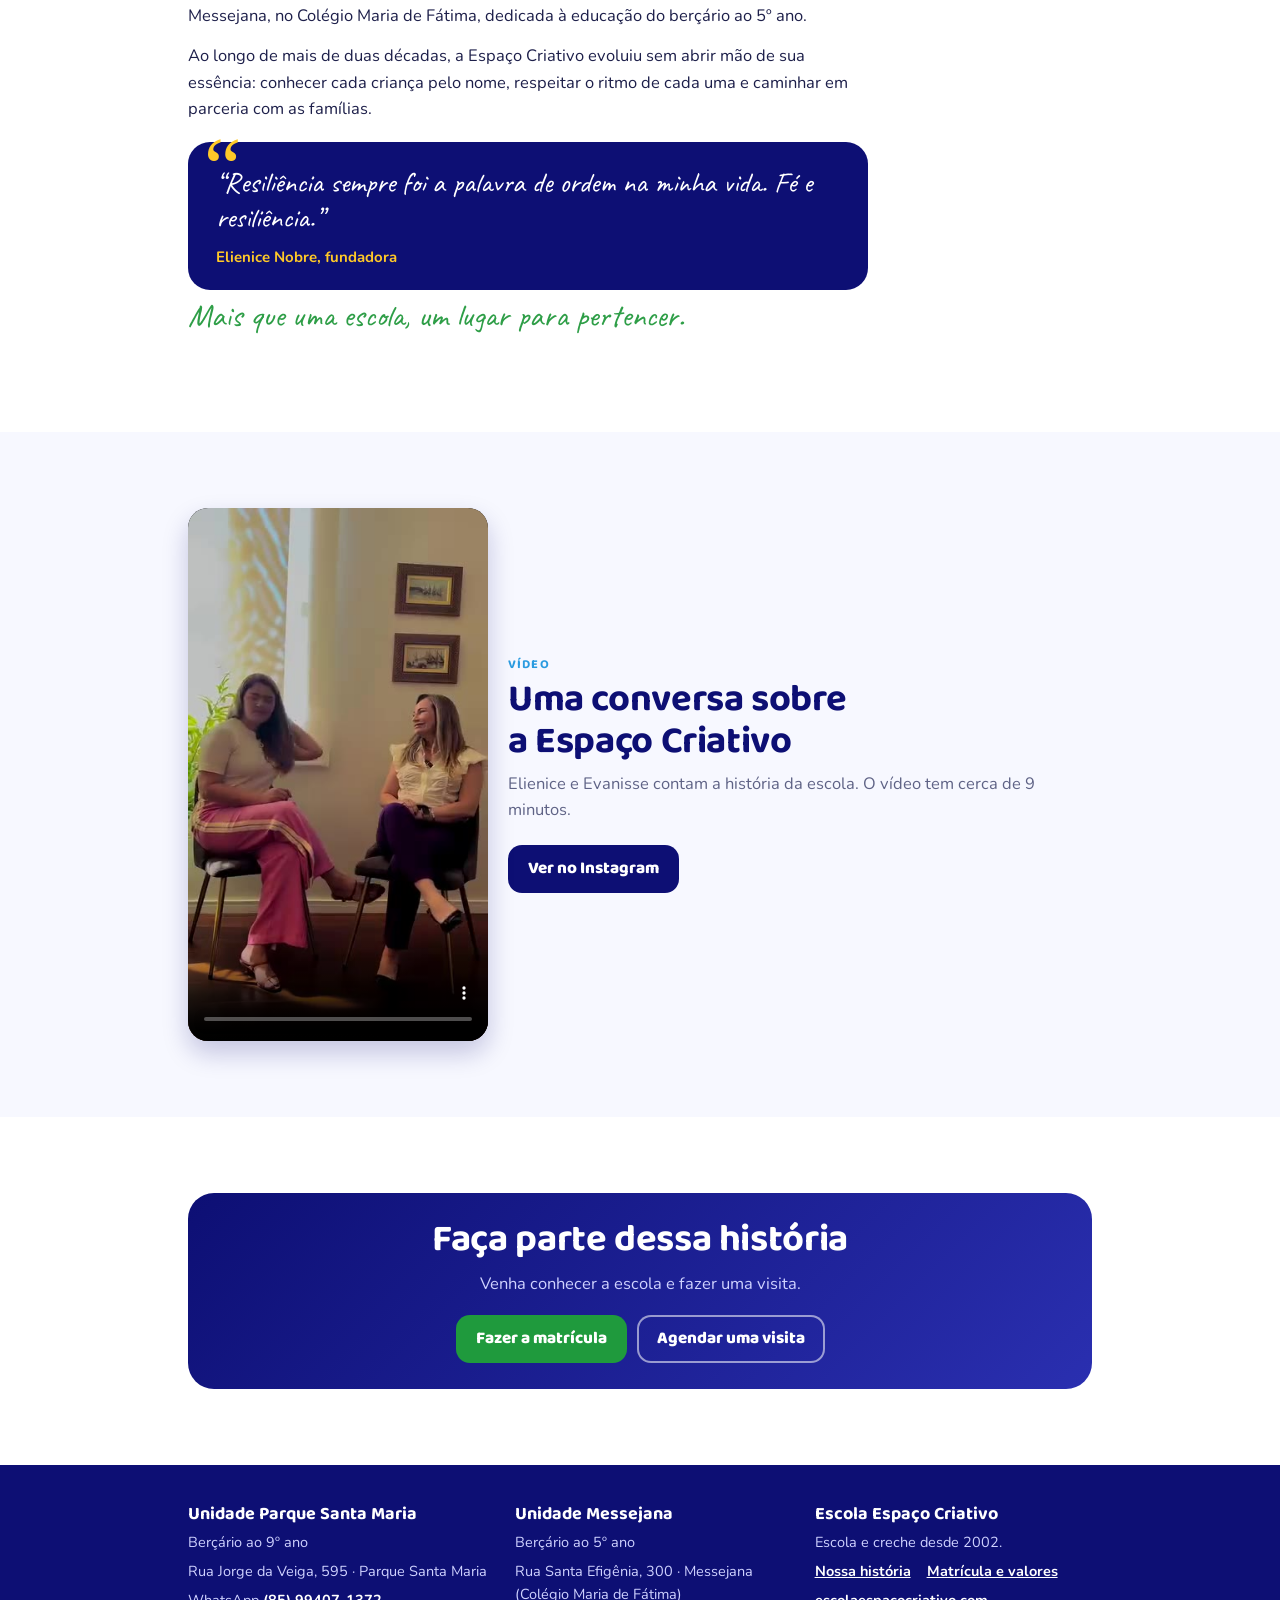
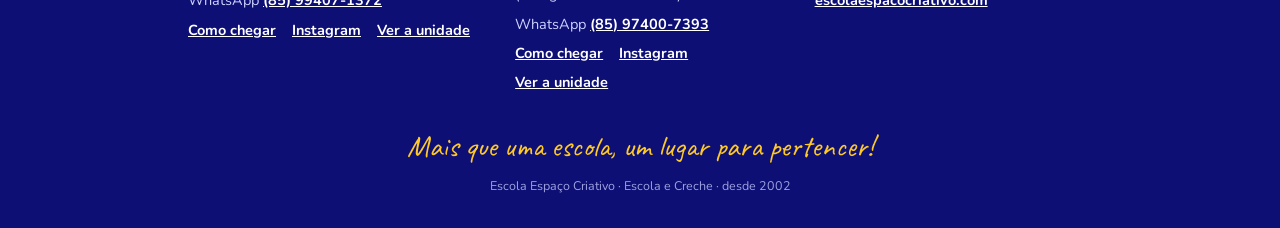
==== commit 5571d573: "Separa os sites das unidades Santa Maria e Messejana Co-Authored-By: Claude Opus 5.5 <noreply@anthro" ====
--- a/historia/index.html
+++ b/historia/index.html
@@ -91,8 +91,8 @@
 
 <section class="claro"><div class="wrap"><div class="cta">
   <h2>Faça parte dessa história</h2>
-  <p>Conheça as unidades e venha fazer uma visita.</p>
-  <div class="botoes"><a class="btn zap" href="../matricula/">Fazer a matrícula</a><button type="button" class="btn contorno" data-acao="visita">Agendar uma visita</button></div>
+  <p>Venha conhecer a escola e fazer uma visita.</p>
+  <div class="botoes"><a class="btn zap" data-un href="../matricula/">Fazer a matrícula</a><button type="button" class="btn contorno" data-acao="visita">Agendar uma visita</button></div>
 </div></div></section>
 </main>
 <script src="../assets/site.js"></script>
--- a/assets/site.css
+++ b/assets/site.css
@@ -13,6 +13,7 @@
 }
 body.me{--acc:#2f8fd0}
 *{box-sizing:border-box}
+[hidden]{display:none!important}
 html{scroll-behavior:smooth;scroll-padding-top:calc(var(--topo) + 10px);-webkit-text-size-adjust:100%}
 html.travado{overflow:hidden}
 @media (prefers-reduced-motion:reduce){html{scroll-behavior:auto}*{transition:none!important;animation:none!important}}
